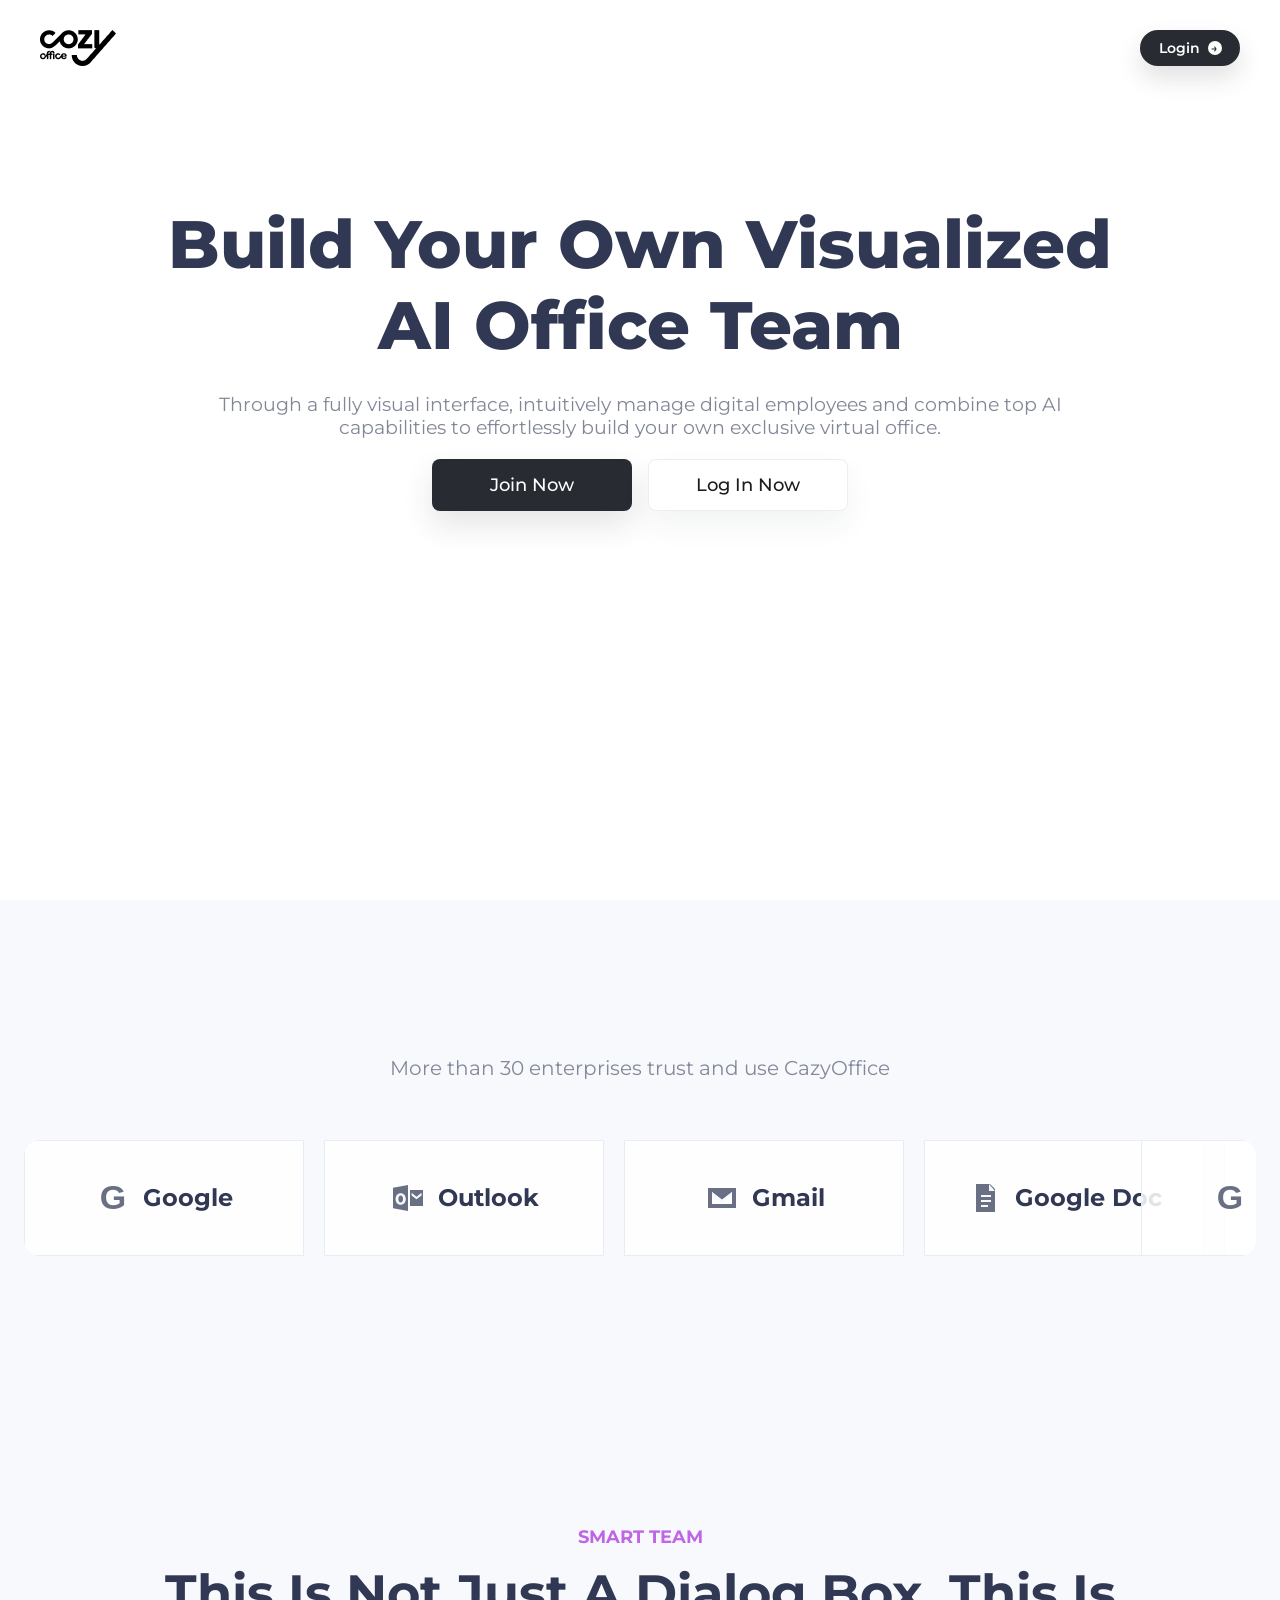
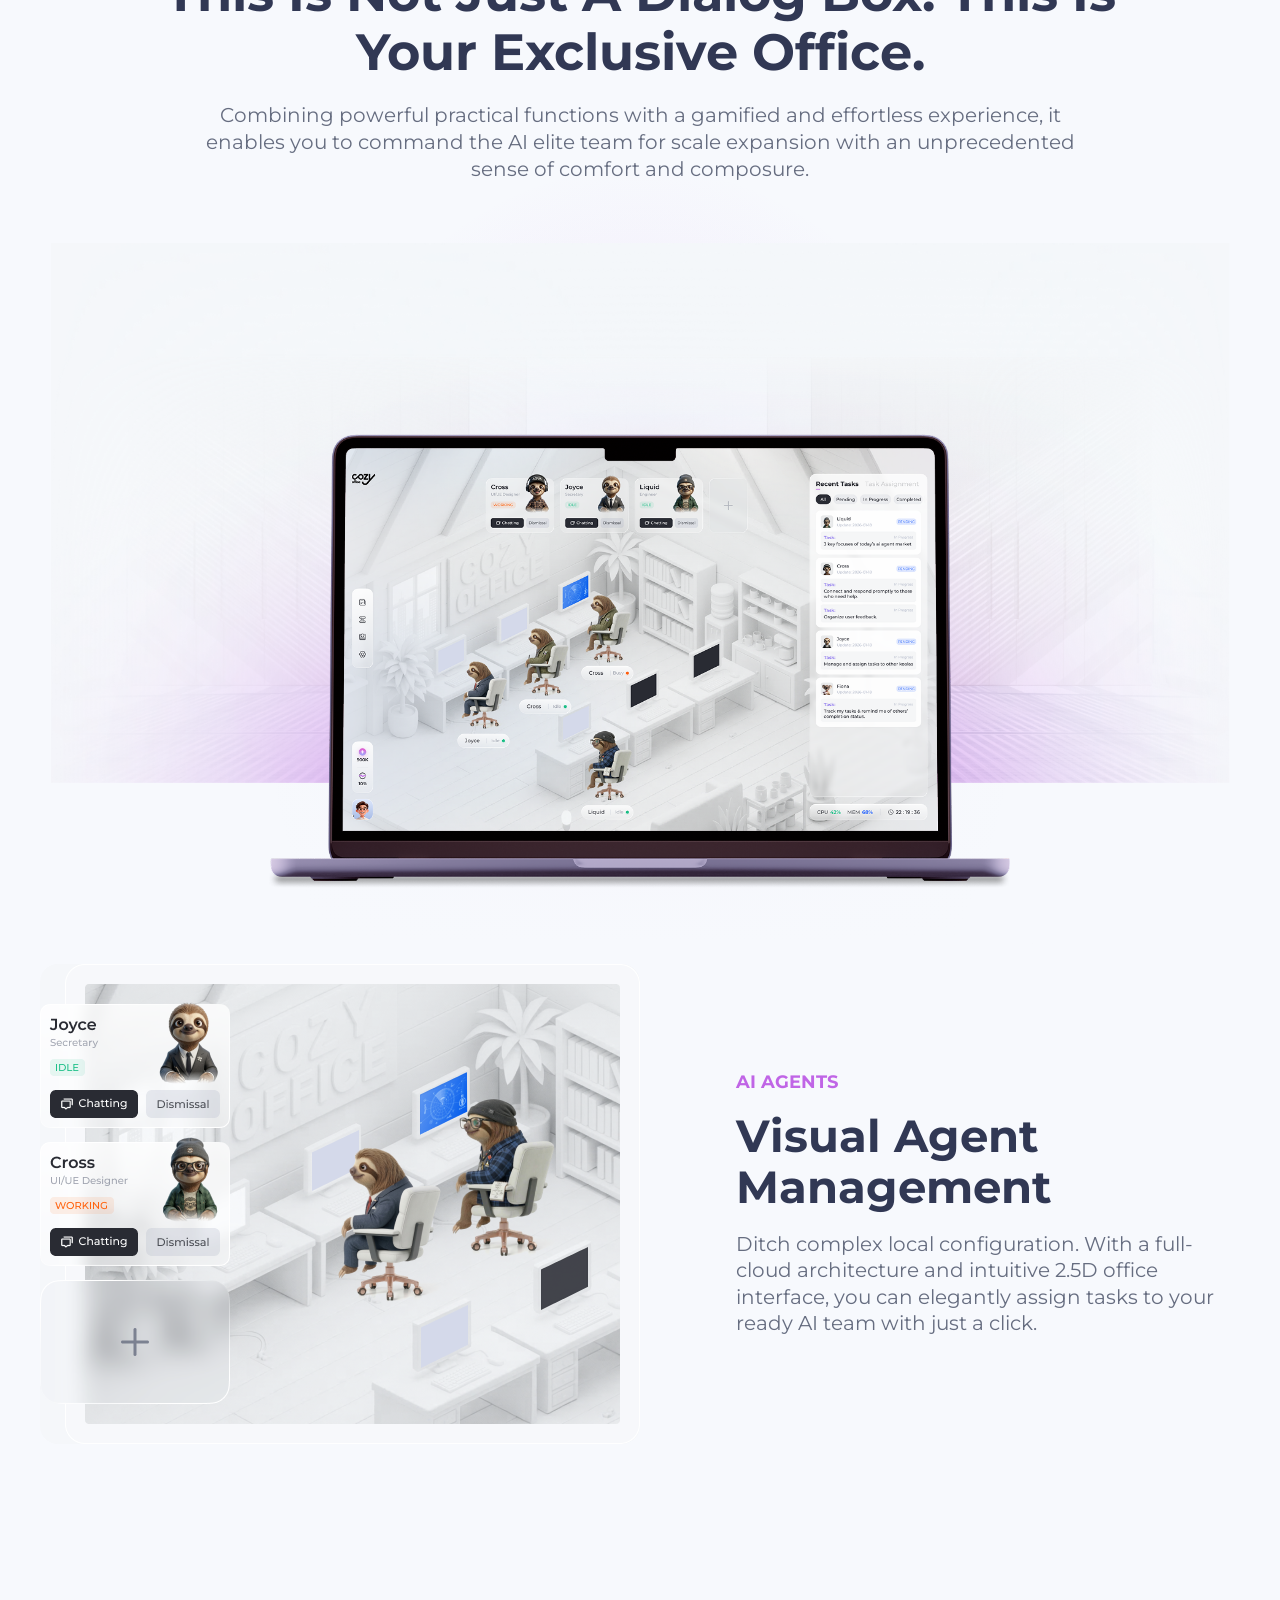
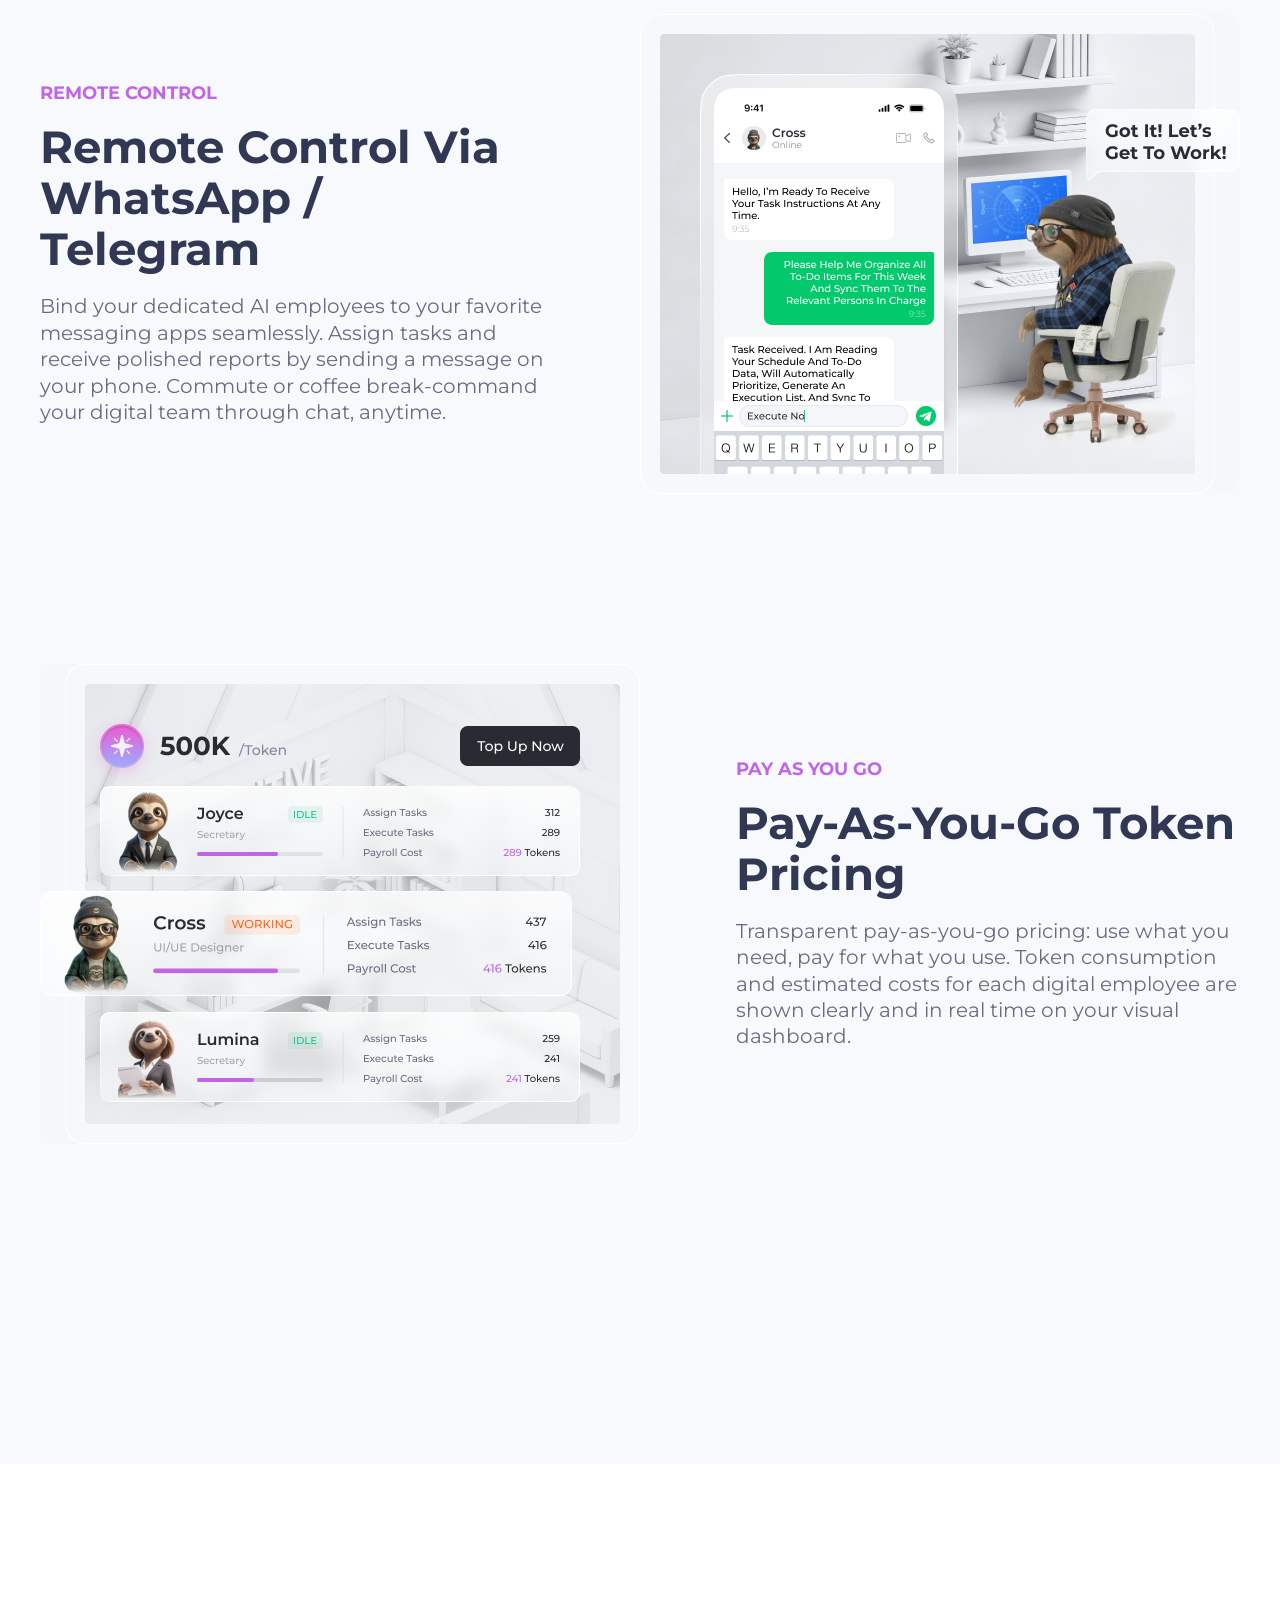
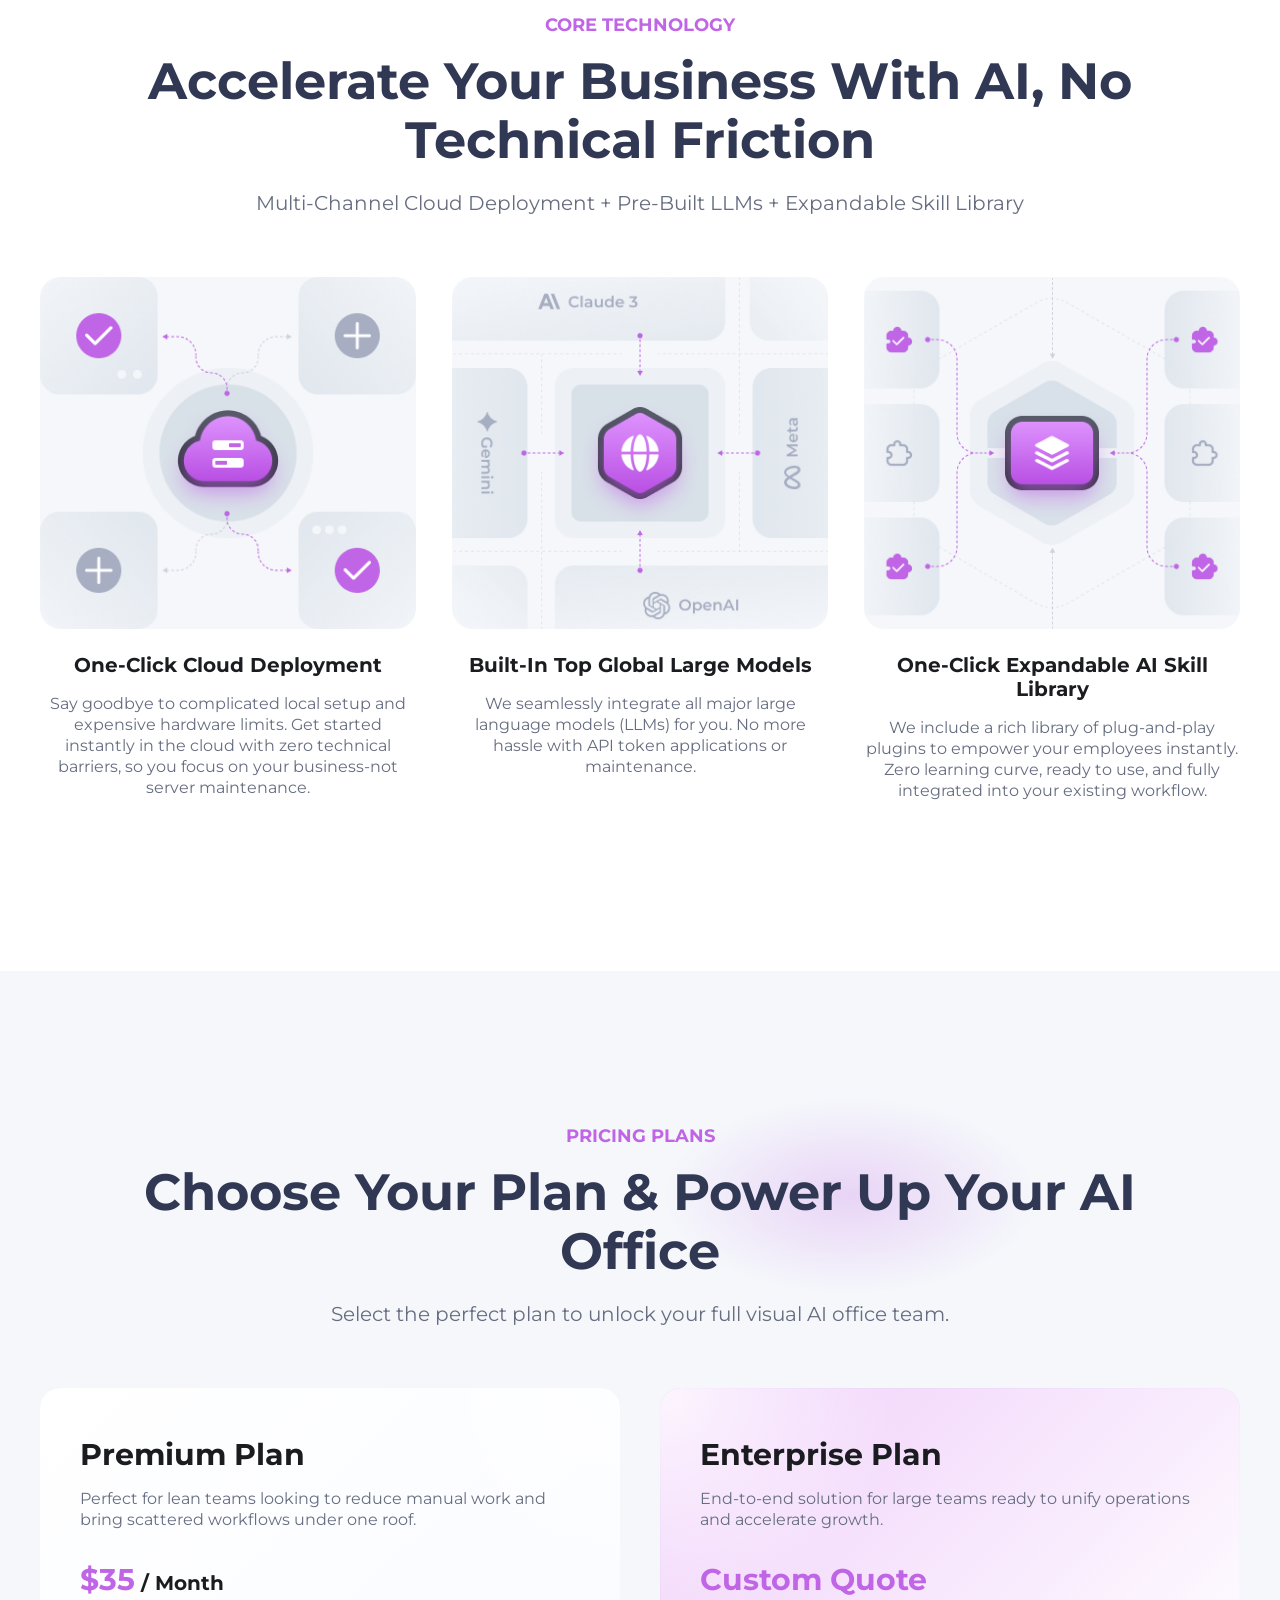
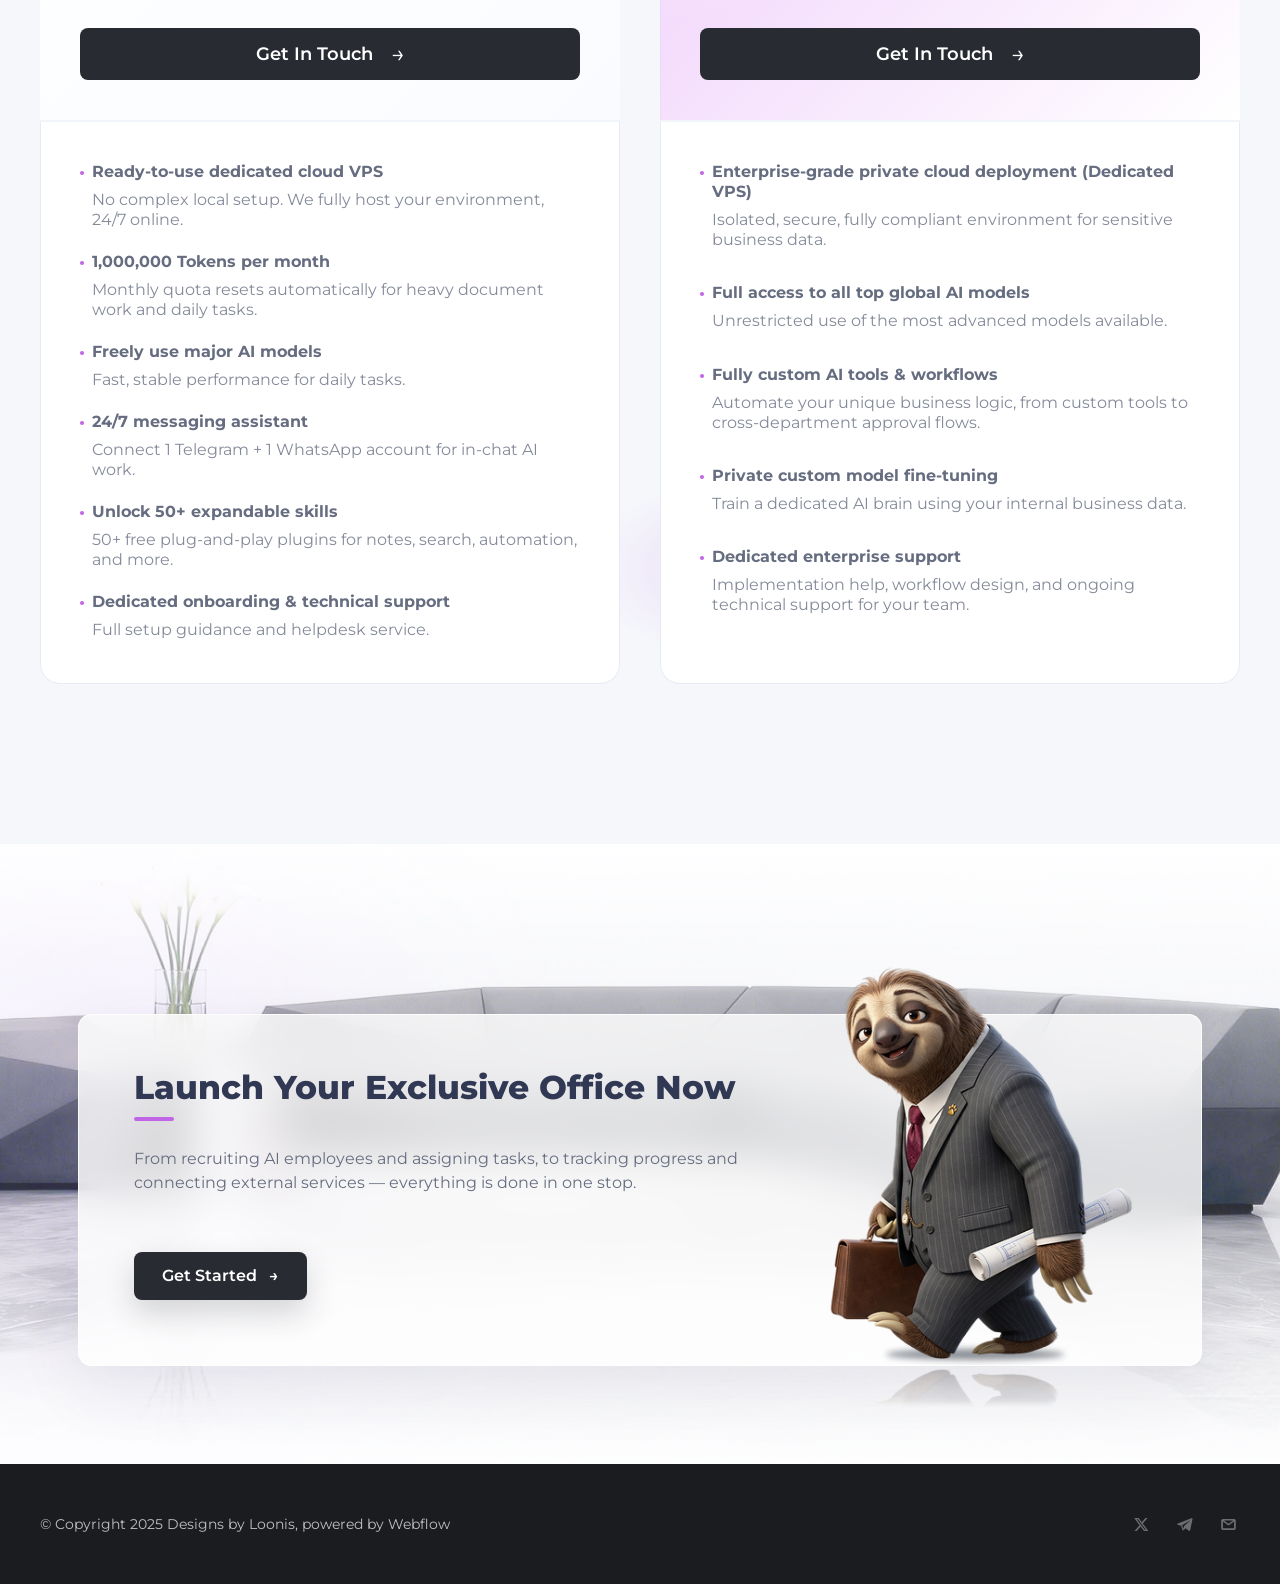
==== index.html @ a1415118 "Publish CozyOffice site" ====
<!doctype html>
<html lang="en">
  <head>
    <meta charset="UTF-8" />
    <meta name="viewport" content="width=device-width, initial-scale=1.0" />
    <title>CozyOffice</title>
    <link rel="preconnect" href="https://fonts.googleapis.com" />
    <link rel="preconnect" href="https://fonts.gstatic.com" crossorigin />
    <link href="https://fonts.googleapis.com/css2?family=Montserrat:wght@400;500;600;700;800&display=swap" rel="stylesheet" />
    <link rel="stylesheet" href="./styles.css" />
  </head>
  <body>
    <header class="site-header">
      <a class="logo" href="#top" aria-label="CozyOffice home">
        <img src="./assets/logo.png" alt="CozyOffice" />
      </a>
      <nav class="nav-links" aria-label="Primary navigation">
        <a href="#features">Features</a>
        <a href="#technology">Technology</a>
        <a href="#pricing">Pricing</a>
      </nav>
      <a class="login-pill" href="#pricing">Login</a>
    </header>

    <main id="top">
      <section class="hero-section" aria-label="CozyOffice hero">
        <video class="hero-video" autoplay muted loop playsinline preload="auto" poster="./assets/hero-screen.jpg">
          <source src="./assets/hero-bg.mp4" type="video/mp4" />
        </video>
        <div class="hero-copy">
          <h1>Build Your Own Visualized AI Office Team</h1>
          <p>Through a fully visual interface, intuitively manage digital employees and combine top AI capabilities to effortlessly build your own exclusive virtual office.</p>
        </div>
        <div class="hero-hotspots" aria-label="Hero actions">
          <a class="hero-hotspot join-hotspot" href="#pricing">Join Now</a>
          <a class="hero-hotspot login-hotspot" href="#showcase">Log In Now</a>
        </div>
      </section>

      <section class="trusted-strip reveal-in" aria-label="Trusted integrations">
        <p>More than 30 enterprises trust and use CazyOffice</p>
        <div class="integration-window">
          <div class="integration-track">
            <div class="integration-set">
              <span><img class="brand-icon" src="./assets/integrations/google.svg" alt="" />Google</span>
              <span><img class="brand-icon" src="./assets/integrations/outlook.svg" alt="" />Outlook</span>
              <span><img class="brand-icon" src="./assets/integrations/gmail.svg" alt="" />Gmail</span>
              <span><img class="brand-icon" src="./assets/integrations/doc.svg" alt="" />Google Doc</span>
              <span><img class="brand-icon" src="./assets/integrations/sheet.svg" alt="" />Google Sheet</span>
              <span><img class="brand-icon" src="./assets/integrations/telegram.svg" alt="" />Telegram</span>
            </div>
            <div class="integration-set" aria-hidden="true">
              <span><img class="brand-icon" src="./assets/integrations/google.svg" alt="" />Google</span>
              <span><img class="brand-icon" src="./assets/integrations/outlook.svg" alt="" />Outlook</span>
              <span><img class="brand-icon" src="./assets/integrations/gmail.svg" alt="" />Gmail</span>
              <span><img class="brand-icon" src="./assets/integrations/doc.svg" alt="" />Google Doc</span>
              <span><img class="brand-icon" src="./assets/integrations/sheet.svg" alt="" />Google Sheet</span>
              <span><img class="brand-icon" src="./assets/integrations/telegram.svg" alt="" />Telegram</span>
            </div>
          </div>
        </div>
      </section>

      <section class="mockup-section" id="showcase" aria-label="Product preview">
        <div class="section-heading reveal-in">
          <span>Smart Team</span>
          <h2>This Is Not Just A Dialog Box. This Is Your Exclusive Office.</h2>
          <p>Combining powerful practical functions with a gamified and effortless experience, it enables you to command the AI elite team for scale expansion with an unprecedented sense of comfort and composure.</p>
        </div>
        <img class="mockup-img reveal-in" src="./assets/mockup.png" alt="CozyOffice product interface displayed on a laptop" />
      </section>

      <section class="features-section waterfall" id="features">
        <div class="feature-row reveal-in">
          <div class="feature-image">
            <img src="./assets/agent-management.png" alt="Visual agent management interface" />
          </div>
          <article class="feature-copy">
            <span>AI Agents</span>
            <h3>Visual Agent Management</h3>
            <p>Ditch complex local configuration. With a full-cloud architecture and intuitive 2.5D office interface, you can elegantly assign tasks to your ready AI team with just a click.</p>
          </article>
        </div>

        <div class="feature-row reverse reveal-in">
          <div class="feature-image">
            <img src="./assets/remote-control.png" alt="Remote control via WhatsApp and Telegram" />
          </div>
          <article class="feature-copy">
            <span>Remote Control</span>
            <h3>Remote Control Via WhatsApp / Telegram</h3>
            <p>Bind your dedicated AI employees to your favorite messaging apps seamlessly. Assign tasks and receive polished reports by sending a message on your phone. Commute or coffee break-command your digital team through chat, anytime.</p>
          </article>
        </div>

        <div class="feature-row reveal-in">
          <div class="feature-image">
            <img src="./assets/token-pricing.png" alt="Pay as you go token pricing dashboard" />
          </div>
          <article class="feature-copy">
            <span>Pay As You Go</span>
            <h3>Pay-As-You-Go Token Pricing</h3>
            <p>Transparent pay-as-you-go pricing: use what you need, pay for what you use. Token consumption and estimated costs for each digital employee are shown clearly and in real time on your visual dashboard.</p>
          </article>
        </div>
      </section>

      <section class="technology-section" id="technology">
        <div class="section-heading reveal-in">
          <span>Core Technology</span>
          <h2>Accelerate Your Business With AI, No Technical Friction</h2>
          <p>Multi-Channel Cloud Deployment + Pre-Built LLMs + Expandable Skill Library</p>
        </div>

        <div class="tech-grid">
          <article class="reveal-in">
            <img src="./assets/cloud-deploy.png" alt="" />
            <h3>One-Click Cloud Deployment</h3>
            <p>Say goodbye to complicated local setup and expensive hardware limits. Get started instantly in the cloud with zero technical barriers, so you focus on your business-not server maintenance.</p>
          </article>
          <article class="reveal-in">
            <img src="./assets/models.png" alt="" />
            <h3>Built-In Top Global Large Models</h3>
            <p>We seamlessly integrate all major large language models (LLMs) for you. No more hassle with API token applications or maintenance.</p>
          </article>
          <article class="reveal-in">
            <img src="./assets/skill-library.png" alt="" />
            <h3>One-Click Expandable AI Skill Library</h3>
            <p>We include a rich library of plug-and-play plugins to empower your employees instantly. Zero learning curve, ready to use, and fully integrated into your existing workflow.</p>
          </article>
        </div>
      </section>

      <section class="pricing-section" id="pricing">
        <div class="section-heading reveal-in">
          <span>Pricing Plans</span>
          <h2>Choose Your Plan &amp; Power Up Your AI Office</h2>
          <p>Select the perfect plan to unlock your full visual AI office team.</p>
        </div>

        <div class="pricing-grid">
          <article class="pricing-card reveal-in">
            <div class="pricing-top premium">
              <h3>Premium Plan</h3>
              <p>Perfect for lean teams looking to reduce manual work and bring scattered workflows under one roof.</p>
              <strong><b>$35</b> / Month</strong>
              <a class="btn btn-dark" href="mailto:hello@cozyoffice.ai">Get In Touch <span>→</span></a>
            </div>
            <ul>
              <li><strong>Ready-to-use dedicated cloud VPS</strong><span>No complex local setup. We fully host your environment, 24/7 online.</span></li>
              <li><strong>1,000,000 Tokens per month</strong><span>Monthly quota resets automatically for heavy document work and daily tasks.</span></li>
              <li><strong>Freely use major AI models</strong><span>Fast, stable performance for daily tasks.</span></li>
              <li><strong>24/7 messaging assistant</strong><span>Connect 1 Telegram + 1 WhatsApp account for in-chat AI work.</span></li>
              <li><strong>Unlock 50+ expandable skills</strong><span>50+ free plug-and-play plugins for notes, search, automation, and more.</span></li>
              <li><strong>Dedicated onboarding &amp; technical support</strong><span>Full setup guidance and helpdesk service.</span></li>
            </ul>
          </article>

          <article class="pricing-card reveal-in">
            <div class="pricing-top enterprise">
              <h3>Enterprise Plan</h3>
              <p>End-to-end solution for large teams ready to unify operations and accelerate growth.</p>
              <strong><b>Custom Quote</b></strong>
              <a class="btn btn-dark" href="mailto:hello@cozyoffice.ai">Get In Touch <span>→</span></a>
            </div>
            <ul>
              <li><strong>Enterprise-grade private cloud deployment (Dedicated VPS)</strong><span>Isolated, secure, fully compliant environment for sensitive business data.</span></li>
              <li><strong>Full access to all top global AI models</strong><span>Unrestricted use of the most advanced models available.</span></li>
              <li><strong>Fully custom AI tools &amp; workflows</strong><span>Automate your unique business logic, from custom tools to cross-department approval flows.</span></li>
              <li><strong>Private custom model fine-tuning</strong><span>Train a dedicated AI brain using your internal business data.</span></li>
              <li><strong>Dedicated enterprise support</strong><span>Implementation help, workflow design, and ongoing technical support for your team.</span></li>
            </ul>
          </article>
        </div>
      </section>

      <section class="footer-cta reveal-in">
        <div class="footer-bg"></div>
        <div class="footer-content">
          <h2>Launch Your Exclusive Office Now</h2>
          <p>From recruiting AI employees and assigning tasks, to tracking progress and connecting external services — everything is done in one stop.</p>
          <a class="btn btn-footer" href="#pricing">Get Started <span>→</span></a>
        </div>
        <img class="footer-character" src="./assets/footer-character.png" alt="" />
      </section>
    </main>

    <footer class="site-footer">
      <p>© Copyright 2025 Designs by Loonis, powered by Webflow</p>
      <div class="footer-icons" aria-label="Social links">
        <a href="#" aria-label="X">
          <svg viewBox="0 0 24 24" aria-hidden="true">
            <path d="M18.2 3.8h2.7l-6 6.8 7 9.6h-5.5l-4.3-5.8-5 5.8H4.4l6.4-7.4-6.7-9h5.6l3.9 5.2 4.6-5.2Zm-.9 14.7h1.5L8.8 5.4H7.2l10.1 13.1Z" />
          </svg>
        </a>
        <a href="#" aria-label="Telegram">
          <svg viewBox="0 0 24 24" aria-hidden="true">
            <path d="M20.7 4.2 3.6 10.8c-1 .4-1 1.1-.2 1.4l4.3 1.3 1.7 5.1c.2.5.4.7.8.7.4 0 .6-.2.9-.5l2.1-2.1 4.4 3.2c.8.5 1.4.2 1.6-.8l2.9-13.6c.3-1.2-.4-1.7-1.4-1.3Zm-11.8 8.9 9.4-5.9c.5-.3.9-.1.5.2l-7.6 6.9-.3 3.3-2-4.5Z" />
          </svg>
        </a>
        <a href="mailto:hello@cozyoffice.ai" aria-label="Email">
          <svg viewBox="0 0 24 24" aria-hidden="true">
            <path d="M5 5h14c1.2 0 2.2 1 2.2 2.2v9.6c0 1.2-1 2.2-2.2 2.2H5c-1.2 0-2.2-1-2.2-2.2V7.2C2.8 6 3.8 5 5 5Zm14 3.1-6.3 4.7c-.4.3-.9.3-1.3 0L5 8.1v8.7h14V8.1Zm-1.2-1.3H6.2l5.8 4.3 5.8-4.3Z" />
          </svg>
        </a>
      </div>
    </footer>
    <script src="./script.js"></script>
  </body>
</html>
---- styles.css ----
:root {
  --bg: #f7f9fd;
  --white: #ffffff;
  --ink: #1b1c1f;
  --ink-soft: #292b33;
  --heading: #313854;
  --muted: #666d80;
  --muted-light: #8b92a5;
  --line: #e8edf5;
  --panel: #f4f7fa;
  --purple: #c065e6;
  --purple-light: #e7b8fb;
  --shadow: 0 28px 70px rgba(49, 56, 84, 0.12);
}

* {
  box-sizing: border-box;
}

html {
  scroll-behavior: smooth;
}

body {
  margin: 0;
  background: var(--bg);
  color: var(--ink);
  font-family: "Montserrat", -apple-system, BlinkMacSystemFont, "Segoe UI", sans-serif;
  -webkit-font-smoothing: antialiased;
  overflow-x: hidden;
}

a {
  color: inherit;
  text-decoration: none;
}

img {
  display: block;
  max-width: 100%;
}

.sr-only {
  position: absolute;
  width: 1px;
  height: 1px;
  padding: 0;
  margin: -1px;
  overflow: hidden;
  clip: rect(0, 0, 0, 0);
  white-space: nowrap;
  border: 0;
}

.site-header {
  position: fixed;
  z-index: 10;
  top: 30px;
  left: 50%;
  display: grid;
  grid-template-columns: 1fr auto 1fr;
  align-items: center;
  width: min(1840px, calc(100% - 80px));
  height: 36px;
  transform: translateX(-50%);
  pointer-events: none;
}

.logo {
  grid-column: 1;
  justify-self: start;
  display: inline-flex;
  align-items: center;
  pointer-events: auto;
}

.logo img {
  width: 76px;
  height: 36px;
  object-fit: contain;
  opacity: 1;
}

.nav-links {
  grid-column: 2;
  display: none;
  align-items: center;
  justify-content: center;
  gap: 36px;
  color: rgba(41, 43, 51, 0.72);
  font-size: 14px;
  font-weight: 600;
  pointer-events: auto;
}

.nav-links a {
  transition: color 160ms ease;
}

.nav-links a:hover {
  color: var(--ink-soft);
}

.login-pill {
  grid-column: 3;
  justify-self: end;
  display: inline-flex;
  align-items: center;
  justify-content: center;
  width: 100px;
  height: 36px;
  border-radius: 999px;
  background: var(--ink-soft);
  color: #fff;
  font-size: 14px;
  font-weight: 600;
  box-shadow: 0 12px 24px rgba(41, 43, 51, 0.14);
  pointer-events: auto;
}

.login-pill::after {
  content: "→";
  display: inline-flex;
  align-items: center;
  justify-content: center;
  width: 14px;
  height: 14px;
  margin-left: 8px;
  border-radius: 50%;
  background: #fff;
  color: var(--ink-soft);
  font-size: 11px;
  line-height: 1;
}

.hero-section {
  position: relative;
  height: 100vh;
  height: 100dvh;
  min-height: 0;
  overflow: hidden;
  padding-top: 0;
  background: #f7f9fd url("./assets/hero-screen.jpg") top center / cover no-repeat;
  background-size: max(100vw, calc(100dvh * 1.7777778)) auto;
}

.hero-video {
  position: absolute;
  z-index: 1;
  inset: 0;
  width: 100%;
  height: 100%;
  object-fit: cover;
  object-position: top center;
  pointer-events: none;
}

.hero-section::before {
  content: "";
  position: absolute;
  z-index: 2;
  inset: 0;
  background: transparent;
  pointer-events: none;
}

.hero-copy {
  position: absolute;
  z-index: 3;
  left: 50%;
  top: 22.8%;
  width: min(1000px, calc(100% - 48px));
  transform: translateX(-50%);
  text-align: center;
  pointer-events: none;
}

.hero-copy h1 {
  margin: 0;
  color: var(--heading);
  font-size: clamp(44px, 5.2vw, 70px);
  line-height: 1.21;
  font-weight: 800;
  letter-spacing: 0;
  text-transform: capitalize;
}

.hero-copy p {
  width: min(900px, 100%);
  margin: 28px auto 0;
  color: rgba(102, 109, 128, 0.82);
  font-size: clamp(15px, 1.45vw, 20px);
  line-height: 1.2;
  font-weight: 400;
}

.btn {
  display: inline-flex;
  align-items: center;
  justify-content: center;
  min-width: 200px;
  height: 52px;
  padding: 0 28px;
  border-radius: 8px;
  border: 0;
  font-size: 18px;
  font-weight: 600;
  line-height: 1;
  transition: transform 180ms ease, box-shadow 180ms ease, background 180ms ease;
}

.btn:hover {
  transform: translateY(-2px);
}

.btn-primary {
  background: linear-gradient(135deg, var(--purple), #d77df5);
  color: white;
  box-shadow: 0 16px 34px rgba(192, 101, 230, 0.25);
}

.btn-outline {
  background: rgba(255, 255, 255, 0.88);
  color: var(--ink-soft);
  box-shadow: inset 0 0 0 1px rgba(198, 205, 219, 0.72);
}

.btn-dark {
  width: 100%;
  background: var(--ink-soft);
  color: white;
  gap: 18px;
}

.btn-dark span {
  font-size: 24px;
  font-weight: 400;
}

.btn-footer {
  min-width: 150px;
  height: 48px;
  border-radius: 8px;
  background: var(--ink-soft);
  color: #fff;
  font-size: 16px;
  gap: 12px;
  box-shadow: 0 14px 30px rgba(41, 43, 51, 0.18);
}

.hero-hotspots {
  position: absolute;
  z-index: 3;
  left: 50%;
  top: 51%;
  display: flex;
  gap: 16px;
  transform: translateX(-50%);
}

.hero-hotspot {
  display: inline-flex;
  align-items: center;
  justify-content: center;
  width: 200px;
  height: 52px;
  overflow: hidden;
  border-radius: 8px;
  color: #fff;
  background: var(--ink-soft);
  font-size: 18px;
  font-weight: 500;
  box-shadow: 0 14px 30px rgba(41, 43, 51, 0.12);
  transition: transform 180ms ease, box-shadow 180ms ease;
}

.hero-hotspot:hover {
  transform: translateY(-2px);
  box-shadow: 0 18px 38px rgba(41, 43, 51, 0.16);
}

.login-hotspot {
  background: rgba(255, 255, 255, 0.92);
  color: var(--ink);
  box-shadow: inset 0 0 0 1px rgba(198, 205, 219, 0.35), 0 14px 30px rgba(41, 43, 51, 0.06);
}

.hero-hotspot:focus-visible {
  outline: 3px solid rgba(192, 101, 230, 0.65);
  outline-offset: 4px;
}

.trusted-strip {
  min-height: 522px;
  margin-top: 0;
  padding: 156px 0 0;
  background: #f7f9fd;
  text-align: center;
}

.trusted-strip p {
  width: min(1000px, calc(100% - 48px));
  margin: 0 auto 60px;
  color: var(--muted);
  font-size: 20px;
  font-weight: 400;
  line-height: 1.2;
  opacity: 0.8;
}

.integration-window {
  width: min(1400px, calc(100% - 48px));
  height: 116px;
  margin: 0 auto;
  overflow: hidden;
  border-radius: 16px;
  background: transparent;
}

.integration-track {
  display: flex;
  width: max-content;
  animation: logoDrift 24s linear infinite;
}

.integration-window:hover .integration-track {
  animation-play-state: paused;
}

.integration-set {
  display: flex;
  flex: 0 0 auto;
  gap: 20px;
  padding-right: 20px;
}

.integration-set span {
  display: flex;
  align-items: center;
  justify-content: center;
  gap: 12px;
  flex: 0 0 280px;
  height: 116px;
  border: 1px solid #e8edf5;
  border-radius: 0;
  background: rgba(255, 255, 255, 0.86);
  color: var(--heading);
  font-size: 24px;
  font-weight: 700;
  line-height: 1.2;
}

.brand-icon {
  flex: 0 0 auto;
  width: 36px;
  height: 36px;
  object-fit: contain;
}

.mockup-section {
  position: relative;
  overflow: hidden;
  min-height: 1080px;
  padding: 104px 0 0;
  background:
    linear-gradient(180deg, #f7f9fd 0%, rgba(247, 249, 253, 0.12) 32%, #f7f9fd 100%),
    radial-gradient(ellipse at 50% 75%, rgba(192, 101, 230, 0.24), transparent 42%);
}

.mockup-img {
  position: relative;
  left: 50%;
  width: min(1280px, 92vw);
  max-width: none;
  margin-top: 50px;
  transform: translateX(-50%);
}

.mockup-img.reveal-in {
  transform: translateX(-50%) translateY(44px);
}

.mockup-img.reveal-in.is-visible {
  transform: translateX(-50%) translateY(0);
}

.section-heading {
  width: min(1000px, calc(100% - 48px));
  margin: 0 auto 60px;
  text-align: center;
}

.section-heading span {
  display: block;
  margin-bottom: 16px;
  color: var(--purple);
  font-size: 18px;
  font-weight: 700;
  text-transform: uppercase;
}

.section-heading h2 {
  margin: 0;
  color: var(--heading);
  font-size: clamp(34px, 4vw, 52px);
  line-height: 1.15;
  letter-spacing: 0;
}

.section-heading p {
  width: min(900px, 100%);
  margin: 20px auto 0;
  color: var(--muted);
  font-size: 20px;
  line-height: 1.35;
}

.features-section {
  padding: 20px 0 150px;
  background: #f7f9fd;
}

.feature-row {
  display: grid;
  grid-template-columns: 600px minmax(0, 1fr);
  gap: 96px;
  align-items: center;
  width: min(1200px, calc(100% - 48px));
  margin: 0 auto 170px;
}

.feature-row.reverse {
  grid-template-columns: minmax(0, 1fr) 600px;
  margin-top: 20px;
}

.feature-row.reverse .feature-image {
  grid-column: 2;
}

.feature-row.reverse .feature-copy {
  grid-column: 1;
  grid-row: 1;
}

.feature-image {
  overflow: hidden;
  border-radius: 18px;
  background: #f5f7fa;
  box-shadow: none;
  transition: transform 600ms cubic-bezier(.2,.8,.2,1), filter 600ms ease;
}

.feature-image img {
  width: 100%;
}

.feature-copy span {
  color: var(--purple);
  font-size: 18px;
  font-weight: 700;
  text-transform: uppercase;
}

.feature-copy h3 {
  margin: 18px 0 18px;
  color: var(--heading);
  font-size: clamp(34px, 3.5vw, 56px);
  line-height: 1.14;
}

.feature-copy p {
  margin: 0;
  color: var(--muted);
  font-size: 20px;
  line-height: 1.32;
}

.technology-section {
  padding: 150px 0 170px;
  background: #fff;
}

.tech-grid {
  display: grid;
  grid-template-columns: repeat(3, 1fr);
  gap: 36px;
  width: min(1200px, calc(100% - 48px));
  margin: 0 auto;
}

.tech-grid article {
  text-align: center;
  transition: transform 300ms ease;
}

.tech-grid article:hover,
.pricing-card:hover,
.feature-image:hover {
  transform: translateY(-8px);
}

.tech-grid img {
  width: 100%;
  height: auto;
  border-radius: 20px;
}

.tech-grid h3 {
  margin: 24px 0 16px;
  color: var(--ink);
  font-size: 20px;
  line-height: 1.2;
}

.tech-grid p {
  margin: 0;
  color: var(--muted);
  font-size: 16px;
  line-height: 1.32;
}

.pricing-section {
  position: relative;
  overflow: hidden;
  padding: 154px 0 160px;
  background: #f5f7fb;
}

.pricing-section::before,
.pricing-section::after {
  content: "";
  position: absolute;
  width: 400px;
  height: 210px;
  border-radius: 50%;
  background: radial-gradient(ellipse, rgba(192, 101, 230, 0.24), transparent 66%);
  pointer-events: none;
}

.pricing-section::before {
  top: 120px;
  right: 18%;
}

.pricing-section::after {
  bottom: 170px;
  right: 24%;
}

.pricing-grid {
  position: relative;
  z-index: 1;
  display: grid;
  grid-template-columns: repeat(2, 1fr);
  gap: 40px;
  width: min(1200px, calc(100% - 48px));
  margin: 0 auto;
}

.pricing-card {
  overflow: hidden;
  border-radius: 20px;
  background: white;
  box-shadow: inset 0 0 0 1px rgba(228, 232, 241, 0.86);
  transition: transform 300ms ease, box-shadow 300ms ease;
}

.pricing-card:hover {
  box-shadow: 0 30px 70px rgba(49, 56, 84, 0.09), inset 0 0 0 1px rgba(228, 232, 241, 0.86);
}

.pricing-top {
  min-height: 314px;
  padding: 48px 40px 40px;
  border-bottom: 2px solid #f1f4f9;
}

.pricing-top.premium {
  background:
    radial-gradient(circle at right top, rgba(255, 255, 255, 0.76), transparent 34%),
    linear-gradient(135deg, rgba(255, 255, 255, 0.96), #f9fbff);
}

.pricing-top.enterprise {
  background:
    radial-gradient(circle at left top, rgba(255, 255, 255, 0.82), transparent 36%),
    linear-gradient(135deg, rgba(231, 179, 248, 0.64), rgba(255, 255, 255, 0.96));
}

.pricing-top h3 {
  margin: 0 0 16px;
  color: var(--ink);
  font-size: 30px;
}

.pricing-top p {
  min-height: 48px;
  margin: 0 0 24px;
  color: var(--muted);
  font-size: 16px;
  line-height: 1.3;
}

.pricing-top strong {
  display: block;
  margin-bottom: 30px;
  color: var(--ink);
  font-size: 20px;
}

.pricing-top strong b {
  color: var(--purple);
  font-size: 30px;
}

.pricing-card ul {
  display: grid;
  gap: 22px;
  min-height: 548px;
  margin: 0;
  padding: 40px 40px 44px;
  list-style: none;
}

.pricing-card li {
  position: relative;
  padding-left: 12px;
  color: var(--muted);
}

.pricing-card li::before {
  content: "";
  position: absolute;
  left: 0;
  top: 9px;
  width: 4px;
  height: 4px;
  border-radius: 50%;
  background: var(--purple);
}

.pricing-card li strong,
.pricing-card li span {
  display: block;
  font-size: 16px;
  line-height: 1.25;
}

.pricing-card li strong {
  margin-bottom: 8px;
}

.pricing-card li span {
  opacity: 0.8;
}

.footer-cta {
  position: relative;
  min-height: 620px;
  overflow: hidden;
  color: var(--heading);
  background: #f7f9fd;
}

.footer-bg {
  position: absolute;
  inset: 0;
  background:
    linear-gradient(180deg, rgba(247, 249, 253, 0.08) 0%, rgba(247, 249, 253, 0.18) 100%),
    url("./assets/footer-bg.png") center / cover no-repeat;
}

.footer-content {
  position: relative;
  z-index: 2;
  width: min(1124px, calc(100% - 48px));
  min-height: 352px;
  padding: 54px 56px 46px;
  margin: 0 auto;
  top: 170px;
  border-radius: 14px;
  background: rgba(255, 255, 255, 0.82);
  backdrop-filter: blur(20px);
  box-shadow: 0 24px 64px rgba(49, 56, 84, 0.08), inset 0 0 0 1px rgba(255,255,255,0.84);
}

.footer-content h2 {
  max-width: 720px;
  margin: 0 0 26px;
  color: var(--heading);
  font-size: clamp(26px, 2.6vw, 36px);
  line-height: 1.18;
  font-weight: 800;
}

.footer-content h2::after {
  content: "";
  display: block;
  width: 40px;
  height: 4px;
  margin-top: 10px;
  border-radius: 999px;
  background: var(--purple);
}

.reveal-in {
  opacity: 0;
  transform: translateY(44px);
  transition: opacity 760ms ease, transform 760ms cubic-bezier(.2,.8,.2,1);
}

.reveal-in.is-visible {
  opacity: 1;
  transform: translateY(0);
}

@keyframes logoDrift {
  from {
    transform: translateX(0);
  }
  to {
    transform: translateX(-50%);
  }
}

@media (prefers-reduced-motion: reduce) {
  html {
    scroll-behavior: auto;
  }

  *,
  *::before,
  *::after {
    animation-duration: 0.01ms !important;
    animation-iteration-count: 1 !important;
    scroll-behavior: auto !important;
    transition-duration: 0.01ms !important;
  }

  .reveal-in {
    opacity: 1;
    transform: none;
  }
}

.footer-content p {
  max-width: 620px;
  margin: 0 0 58px;
  color: var(--muted);
  font-size: 16px;
  line-height: 1.45;
}

.footer-character {
  position: absolute;
  z-index: 3;
  right: max(58px, calc((100% - 1124px) / 2 + 58px));
  bottom: 54px;
  width: min(359px, 26vw);
}

.site-footer {
  display: flex;
  align-items: center;
  justify-content: space-between;
  gap: 24px;
  min-height: 120px;
  padding: 0 max(24px, calc((100% - 1200px) / 2));
  background: var(--ink);
  color: rgba(255, 255, 255, 0.72);
}

.site-footer p {
  margin: 0;
  font-size: 14px;
}

.footer-icons {
  display: flex;
  align-items: center;
  gap: 20px;
}

.footer-icons a {
  display: inline-flex;
  align-items: center;
  justify-content: center;
  width: 24px;
  height: 24px;
  color: rgba(255, 255, 255, 0.36);
  transition: color 180ms ease, transform 180ms ease;
}

.footer-icons a:hover {
  color: rgba(255, 255, 255, 0.72);
  transform: translateY(-2px);
}

.footer-icons svg {
  width: 19px;
  height: 19px;
  fill: currentColor;
}

@media (max-width: 1180px) {
  .site-header {
    width: calc(100% - 48px);
  }

  .hero-section {
    min-height: 0;
    background-size: max(100vw, calc(100dvh * 1.7777778)) auto;
    background-position: top center;
  }

  .mockup-section {
    min-height: 940px;
  }

  .mockup-img {
    width: 1450px;
  }

  .feature-row,
  .feature-row.reverse,
  .tech-grid,
  .pricing-grid {
    grid-template-columns: 1fr;
  }

  .feature-row,
  .feature-row.reverse {
    max-width: 760px;
    gap: 34px;
  }

  .feature-row.reverse .feature-image,
  .feature-row.reverse .feature-copy {
    grid-column: auto;
    grid-row: auto;
  }

  .tech-grid article {
    max-width: 520px;
    margin: 0 auto;
  }

  .footer-character {
    opacity: 0.42;
    width: 300px;
  }
}

@media (max-width: 760px) {
  .site-header {
    top: 22px;
    grid-template-columns: auto 1fr auto;
    width: calc(100% - 32px);
  }

  .nav-links {
    display: none;
  }

  .login-pill {
    width: 92px;
    height: 34px;
    font-size: 13px;
  }

  .hero-section {
    min-height: 0;
    background-size: max(100vw, calc(100dvh * 1.7777778)) auto;
    background-position: top center;
    padding-top: 0;
  }

  .trusted-strip p,
  .section-heading p,
  .footer-content p {
    font-size: 16px;
  }

  .btn {
    width: 100%;
    min-width: 0;
  }

  .hero-copy {
    top: 18%;
    width: calc(100% - 32px);
  }

  .hero-copy h1 {
    font-size: clamp(34px, 10vw, 48px);
    line-height: 1.16;
  }

  .hero-copy p {
    margin-top: 18px;
    font-size: 14px;
    line-height: 1.35;
  }

  .hero-hotspots {
    top: 48%;
    gap: 10px;
  }

  .hero-hotspot {
    width: 132px;
    height: 42px;
    border-radius: 7px;
    font-size: 14px;
  }

  .trusted-strip {
    min-height: 320px;
    margin-top: 0;
    padding: 78px 0 0;
  }

  .trusted-strip p {
    margin-bottom: 34px;
    font-size: 13px;
  }

  .integration-window {
    width: calc(100% - 28px);
    height: 88px;
  }

  .integration-set {
    gap: 12px;
    padding-right: 12px;
  }

  .integration-set span {
    flex-basis: 210px;
    height: 88px;
    gap: 10px;
    font-size: 15px;
  }

  .brand-icon {
    width: 24px;
    height: 24px;
    border-radius: 6px;
    transform: scale(0.72);
  }

  .mockup-section {
    min-height: 640px;
    padding-top: 76px;
  }

  .mockup-img {
    width: 880px;
    margin-top: 28px;
  }

  .features-section,
  .technology-section,
  .pricing-section {
    padding: 86px 0;
  }

  .section-heading {
    width: calc(100% - 32px);
    margin-bottom: 42px;
  }

  .section-heading h2,
  .feature-copy h3 {
    font-size: 32px;
  }

  .feature-row,
  .feature-row.reverse,
  .tech-grid,
  .pricing-grid {
    width: calc(100% - 28px);
    margin-bottom: 70px;
    gap: 28px;
  }

  .feature-copy p {
    font-size: 16px;
  }

  .pricing-top,
  .pricing-card ul {
    padding-left: 28px;
    padding-right: 28px;
  }

  .pricing-card ul {
    min-height: auto;
  }

  .footer-cta {
    min-height: 560px;
  }

  .footer-content {
    width: calc(100% - 32px);
    margin: 0 auto;
    top: 72px;
    padding: 32px 24px 36px;
  }

  .footer-character {
    right: -20px;
    width: 210px;
    opacity: 0.52;
  }

  .site-footer {
    flex-direction: column;
    align-items: flex-start;
    justify-content: center;
  }
}
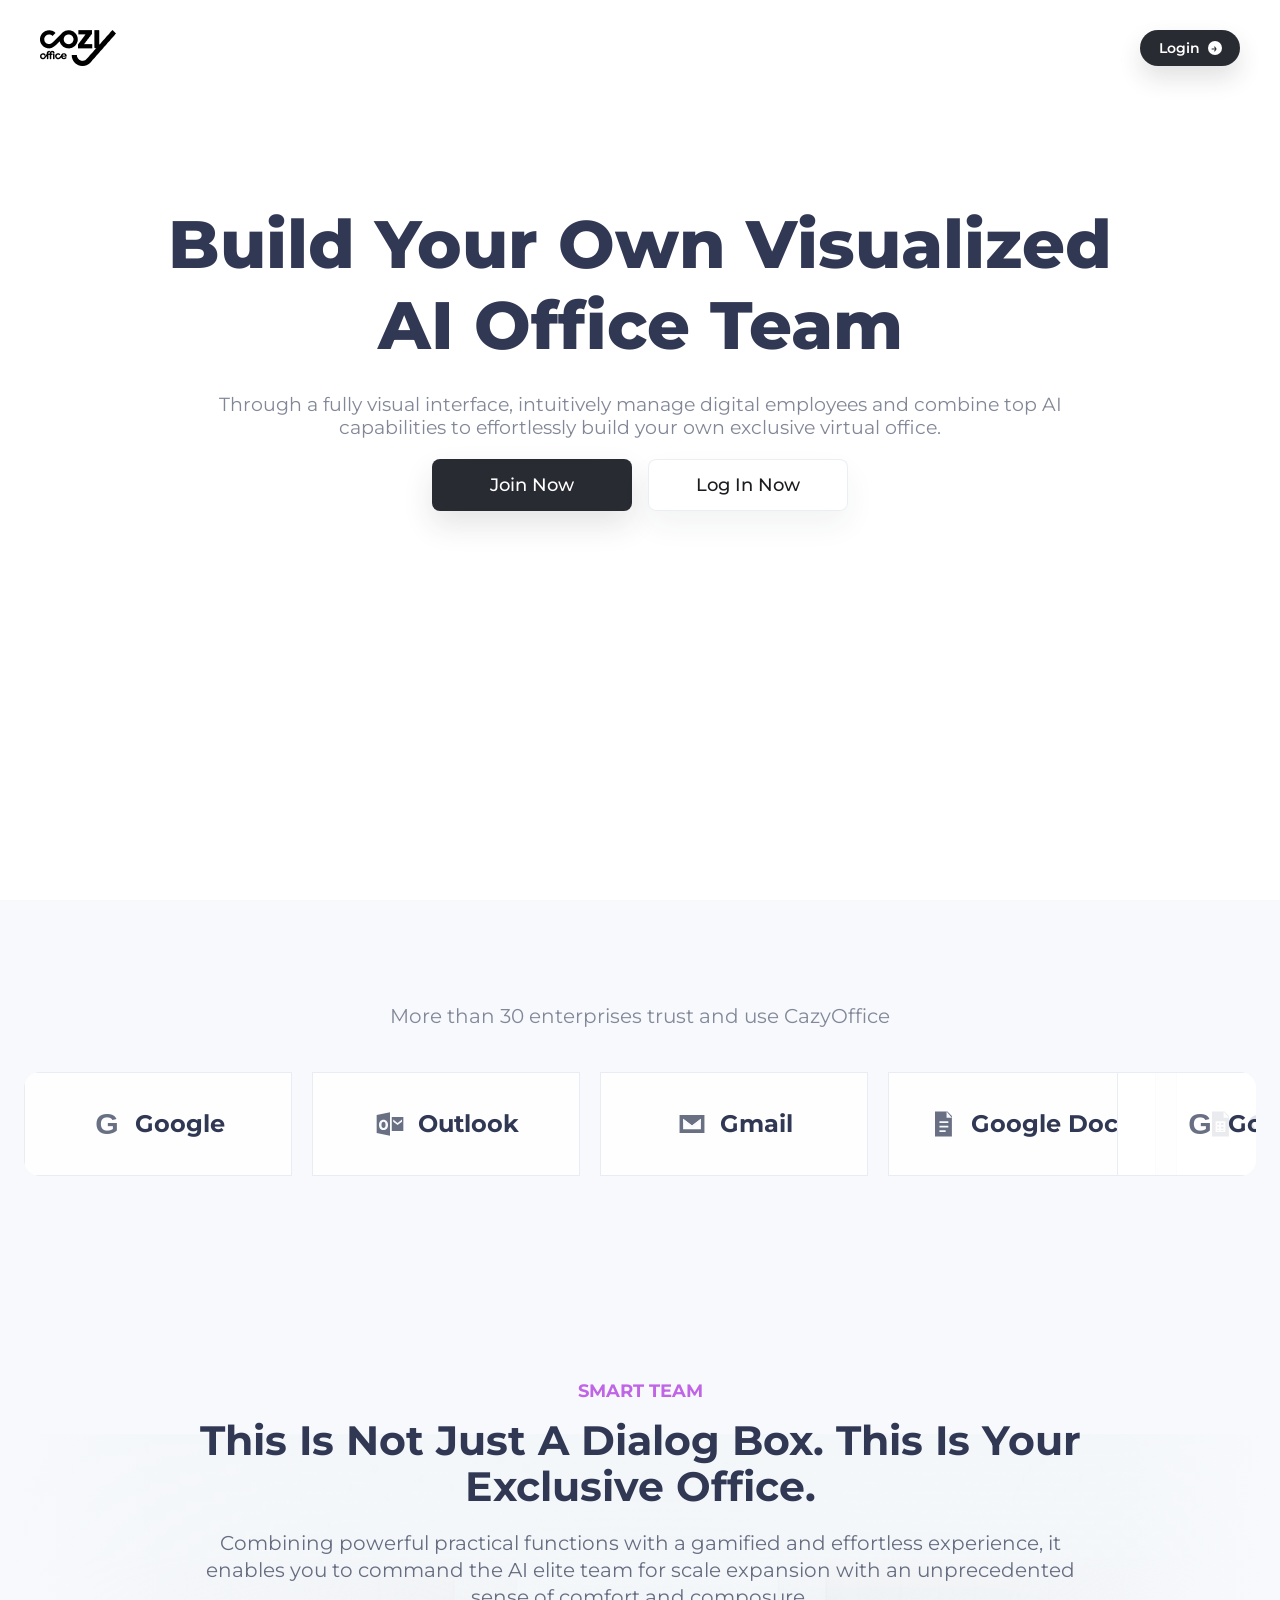
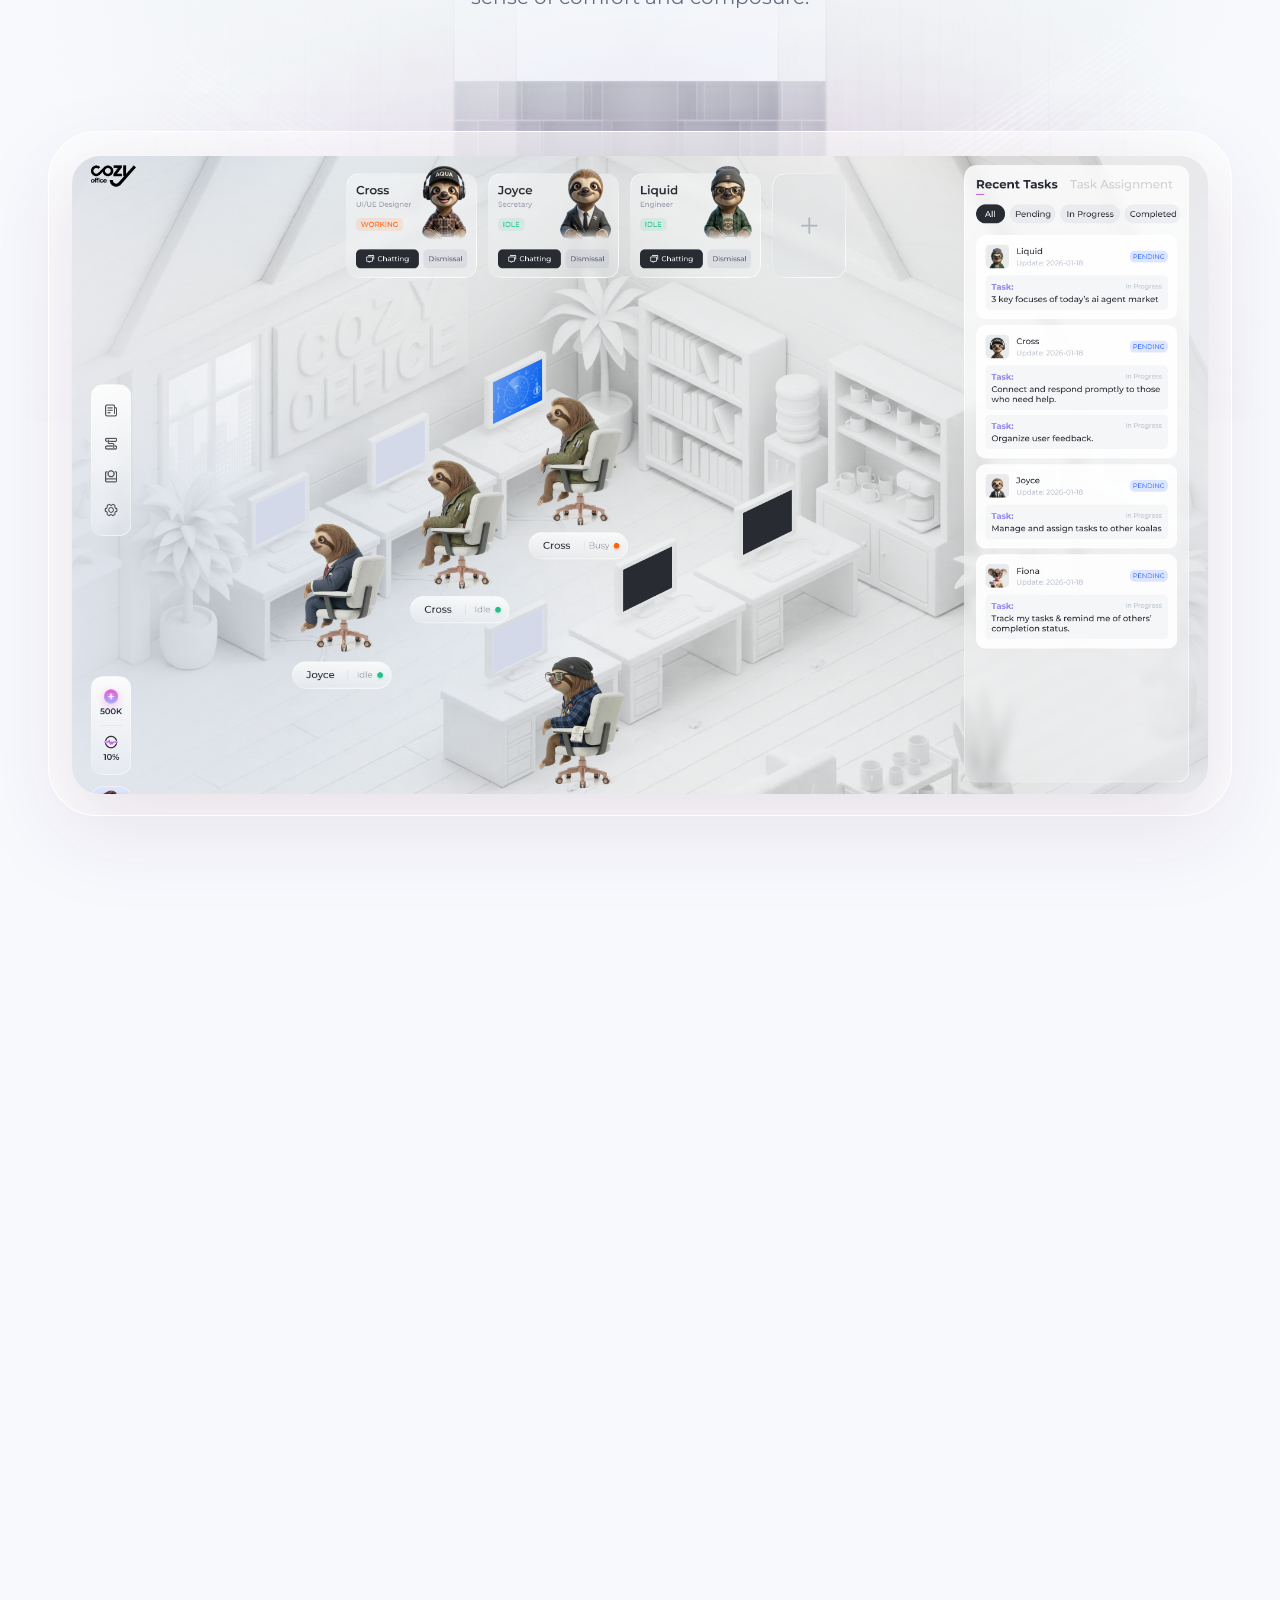
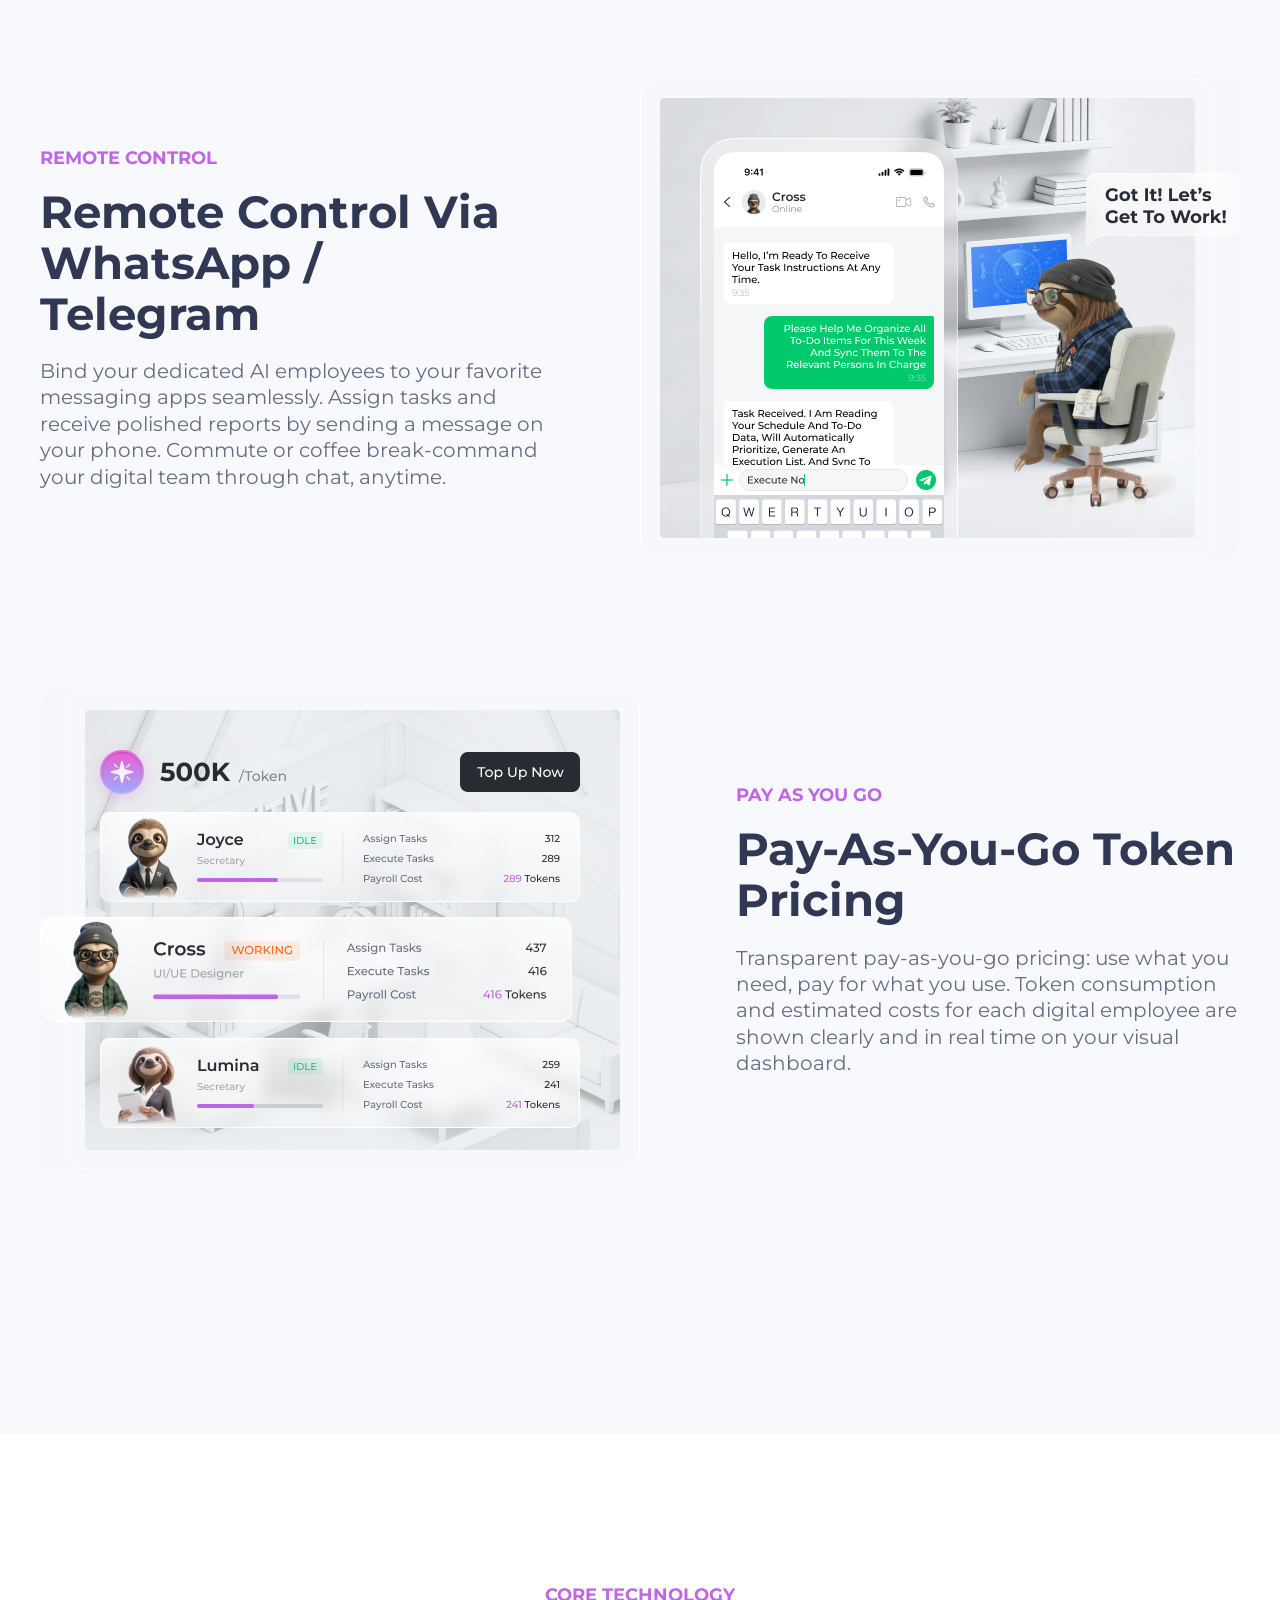
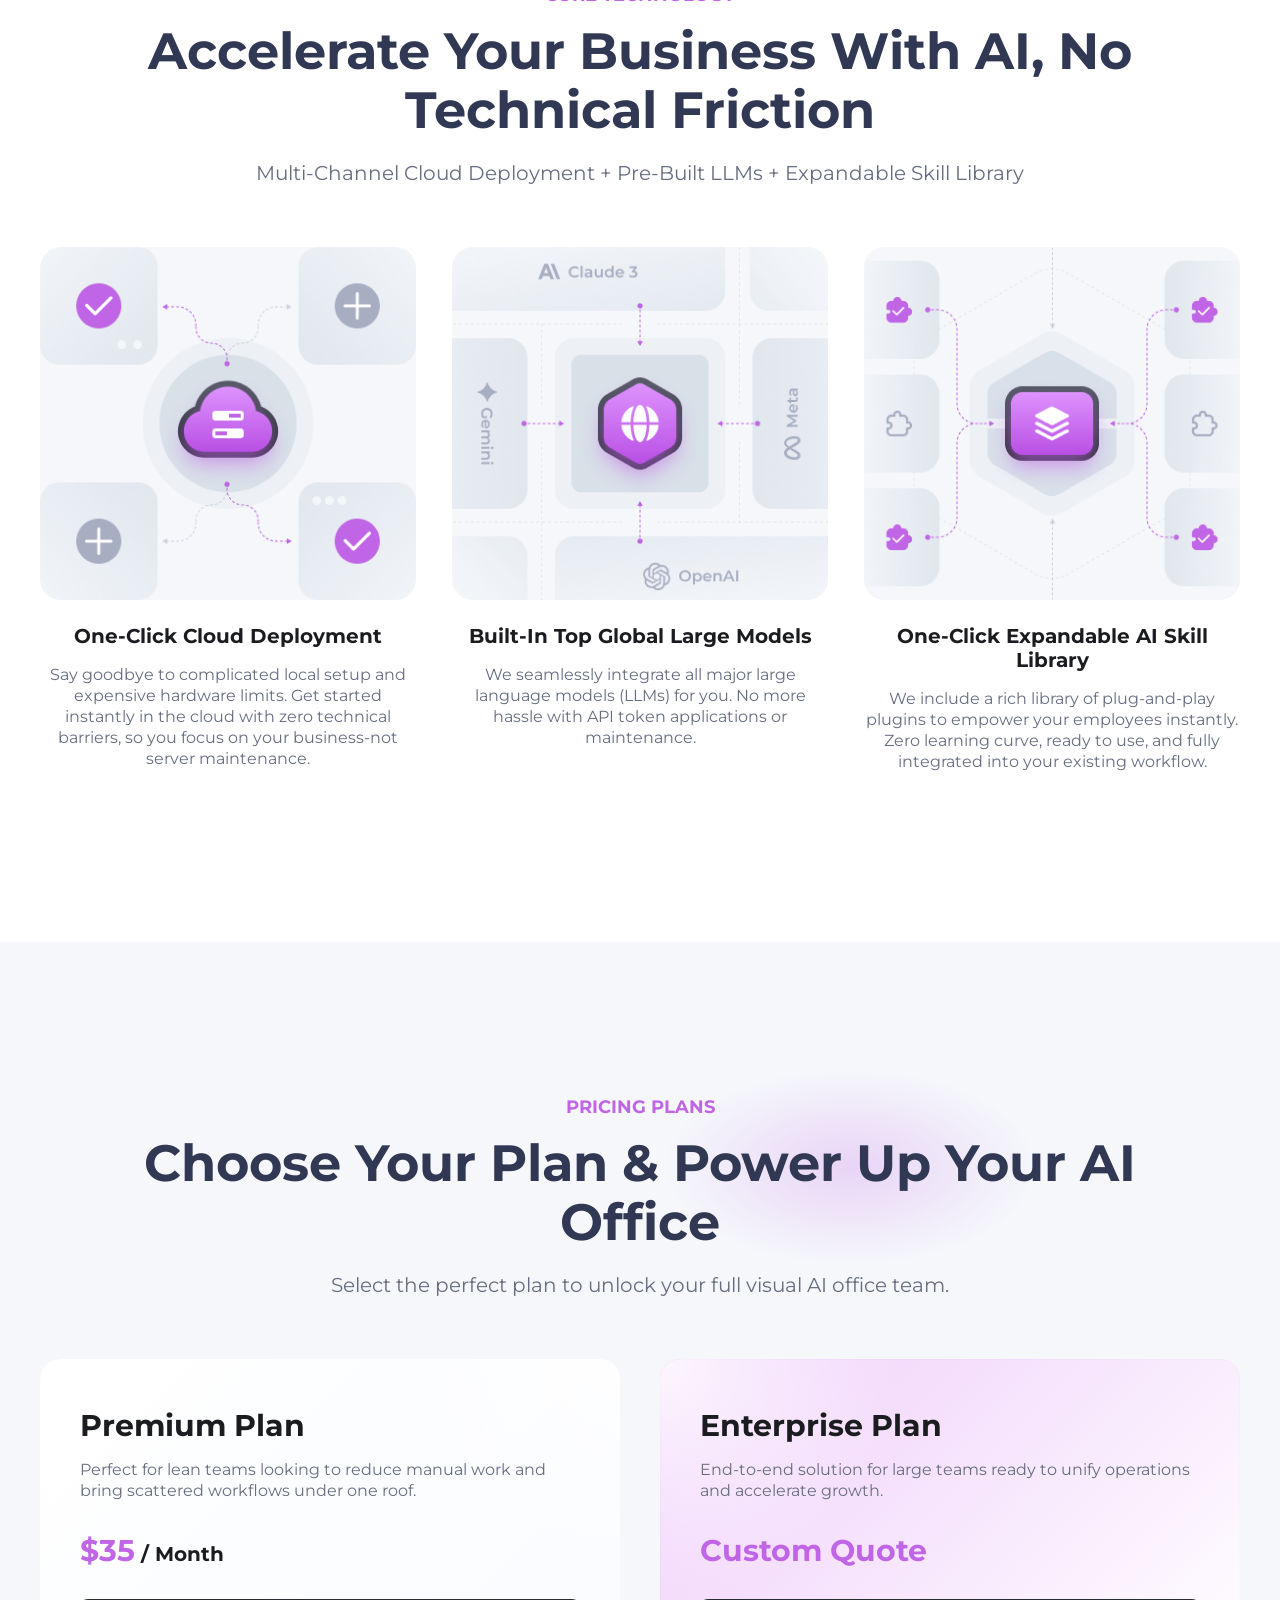
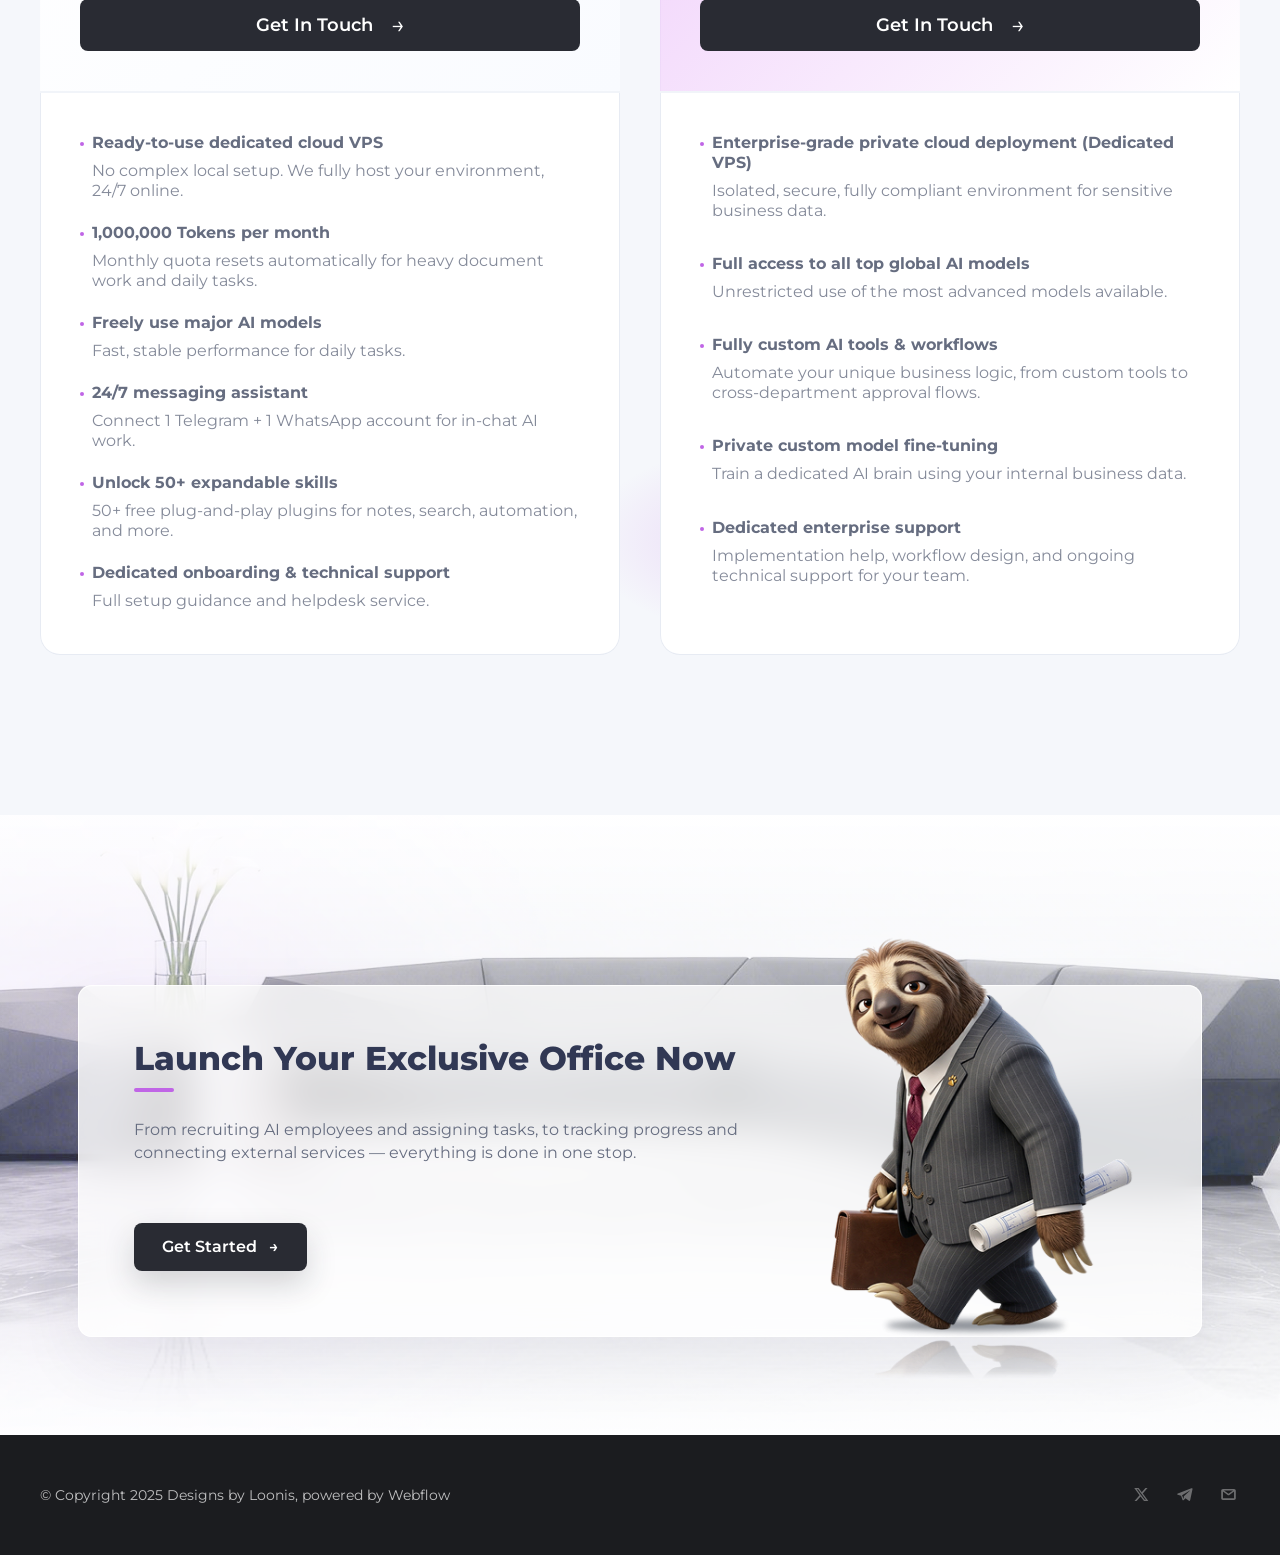
==== commit ec3b2dd4: "Update CozyOffice showcase layout" ====
--- a/index.html
+++ b/index.html
@@ -67,7 +67,9 @@
           <h2>This Is Not Just A Dialog Box. This Is Your Exclusive Office.</h2>
           <p>Combining powerful practical functions with a gamified and effortless experience, it enables you to command the AI elite team for scale expansion with an unprecedented sense of comfort and composure.</p>
         </div>
-        <img class="mockup-img reveal-in" src="./assets/mockup.png" alt="CozyOffice product interface displayed on a laptop" />
+        <div class="showcase-frame reveal-in">
+          <img class="showcase-img" src="./assets/showcase-office.png" alt="CozyOffice visual AI office dashboard" />
+        </div>
       </section>
 
       <section class="features-section waterfall" id="features">
--- a/styles.css
+++ b/styles.css
@@ -291,16 +291,16 @@
 }
 
 .trusted-strip {
-  min-height: 522px;
+  min-height: 392px;
   margin-top: 0;
-  padding: 156px 0 0;
+  padding: 104px 0 0;
   background: #f7f9fd;
   text-align: center;
 }
 
 .trusted-strip p {
   width: min(1000px, calc(100% - 48px));
-  margin: 0 auto 60px;
+  margin: 0 auto 44px;
   color: var(--muted);
   font-size: 20px;
   font-weight: 400;
@@ -310,7 +310,7 @@
 
 .integration-window {
   width: min(1400px, calc(100% - 48px));
-  height: 116px;
+  height: 104px;
   margin: 0 auto;
   overflow: hidden;
   border-radius: 16px;
@@ -339,8 +339,8 @@
   align-items: center;
   justify-content: center;
   gap: 12px;
-  flex: 0 0 280px;
-  height: 116px;
+  flex: 0 0 268px;
+  height: 104px;
   border: 1px solid #e8edf5;
   border-radius: 0;
   background: rgba(255, 255, 255, 0.86);
@@ -352,42 +352,99 @@
 
 .brand-icon {
   flex: 0 0 auto;
-  width: 36px;
-  height: 36px;
+  width: 32px;
+  height: 32px;
   object-fit: contain;
 }
 
 .mockup-section {
   position: relative;
   overflow: hidden;
-  min-height: 1080px;
-  padding: 104px 0 0;
-  background:
-    linear-gradient(180deg, #f7f9fd 0%, rgba(247, 249, 253, 0.12) 32%, #f7f9fd 100%),
-    radial-gradient(ellipse at 50% 75%, rgba(192, 101, 230, 0.24), transparent 42%);
-}
-
-.mockup-img {
+  min-height: auto;
+  padding: 88px 0 250px;
+  background: #f7f9fd;
+}
+
+.mockup-section::before,
+.mockup-section::after {
+  content: "";
+  position: absolute;
+  left: 50%;
+  pointer-events: none;
+  transform: translateX(-50%);
+}
+
+.mockup-section::before {
+  z-index: 0;
+  top: 142px;
+  width: 100vw;
+  height: min(1004px, 52.3vw);
+  background: url("./assets/purple.png") center top / 100% auto no-repeat;
+  opacity: 1;
+}
+
+.mockup-section::after {
+  z-index: 0;
+  top: 142px;
+  width: 100vw;
+  height: min(1004px, 52.3vw);
+  background: linear-gradient(90deg, #f7f9fd 0%, rgba(247, 249, 253, 0) 13%, rgba(247, 249, 253, 0) 87%, #f7f9fd 100%);
+  opacity: 1;
+}
+
+.showcase-frame {
   position: relative;
+  z-index: 1;
   left: 50%;
-  width: min(1280px, 92vw);
+  width: min(1200px, calc(100% - 96px));
+  aspect-ratio: 1200 / 695;
   max-width: none;
-  margin-top: 50px;
+  margin-top: 120px;
+  overflow: hidden;
+  padding: 24px 23px 21px;
+  border: 1px solid #fff;
+  border-radius: 48px;
+  background: rgba(255, 255, 255, 0.59);
+  filter: drop-shadow(0 28px 39.2px rgba(78, 0, 65, 0.08));
   transform: translateX(-50%);
 }
 
-.mockup-img.reveal-in {
-  transform: translateX(-50%) translateY(44px);
-}
-
-.mockup-img.reveal-in.is-visible {
+.showcase-frame.reveal-in {
+  transform: translateX(-50%);
+}
+
+.showcase-frame.reveal-in.is-visible {
   transform: translateX(-50%) translateY(0);
+}
+
+.showcase-img {
+  width: 100%;
+  height: 100%;
+  border-radius: 28px;
+  filter: drop-shadow(0 28px 39.2px rgba(78, 0, 65, 0.08));
+  object-fit: cover;
+  object-position: center;
 }
 
 .section-heading {
   width: min(1000px, calc(100% - 48px));
   margin: 0 auto 60px;
   text-align: center;
+}
+
+.mockup-section .section-heading {
+  position: relative;
+  z-index: 1;
+  margin-bottom: 0;
+}
+
+.mockup-section .section-heading.reveal-in {
+  transform: none;
+}
+
+.mockup-section .section-heading h2 {
+  font-size: clamp(34px, 3.2vw, 46px);
+  line-height: 1.12;
 }
 
 .section-heading span {
@@ -416,7 +473,7 @@
 }
 
 .features-section {
-  padding: 20px 0 150px;
+  padding: 0 0 132px;
   background: #f7f9fd;
 }
 
@@ -426,7 +483,11 @@
   gap: 96px;
   align-items: center;
   width: min(1200px, calc(100% - 48px));
-  margin: 0 auto 170px;
+  margin: 0 auto 132px;
+}
+
+.features-section .feature-row:first-child.reveal-in {
+  transform: translateY(0);
 }
 
 .feature-row.reverse {
@@ -815,11 +876,31 @@
   }
 
   .mockup-section {
-    min-height: 940px;
-  }
-
-  .mockup-img {
-    width: 1450px;
+    min-height: auto;
+    padding: 78px 0 180px;
+  }
+
+  .mockup-section::before {
+    top: 132px;
+    width: 100vw;
+    height: 52.3vw;
+  }
+
+  .mockup-section::after {
+    top: 132px;
+    width: 100vw;
+    height: 52.3vw;
+  }
+
+  .showcase-frame {
+    width: min(900px, calc(100% - 56px));
+    margin-top: 96px;
+    padding: 18px;
+    border-radius: 34px;
+  }
+
+  .showcase-img {
+    border-radius: 22px;
   }
 
   .feature-row,
@@ -916,13 +997,13 @@
   }
 
   .trusted-strip {
-    min-height: 320px;
+    min-height: 274px;
     margin-top: 0;
-    padding: 78px 0 0;
+    padding: 58px 0 0;
   }
 
   .trusted-strip p {
-    margin-bottom: 34px;
+    margin-bottom: 26px;
     font-size: 13px;
   }
 
@@ -951,24 +1032,47 @@
   }
 
   .mockup-section {
-    min-height: 640px;
-    padding-top: 76px;
-  }
-
-  .mockup-img {
-    width: 880px;
-    margin-top: 28px;
-  }
-
-  .features-section,
+    min-height: auto;
+    padding: 58px 0 112px;
+  }
+
+  .mockup-section::before {
+    top: 106px;
+    width: 100vw;
+    height: 58vw;
+    min-height: 360px;
+  }
+
+  .mockup-section::after {
+    top: 106px;
+    width: 100vw;
+    height: 58vw;
+    min-height: 360px;
+  }
+
+  .showcase-frame {
+    width: calc(100% - 28px);
+    margin-top: 64px;
+    padding: 10px;
+    border-radius: 24px;
+  }
+
+  .showcase-img {
+    border-radius: 16px;
+  }
+
   .technology-section,
   .pricing-section {
-    padding: 86px 0;
+    padding: 76px 0;
+  }
+
+  .features-section {
+    padding: 0 0 76px;
   }
 
   .section-heading {
     width: calc(100% - 32px);
-    margin-bottom: 42px;
+    margin-bottom: 36px;
   }
 
   .section-heading h2,
